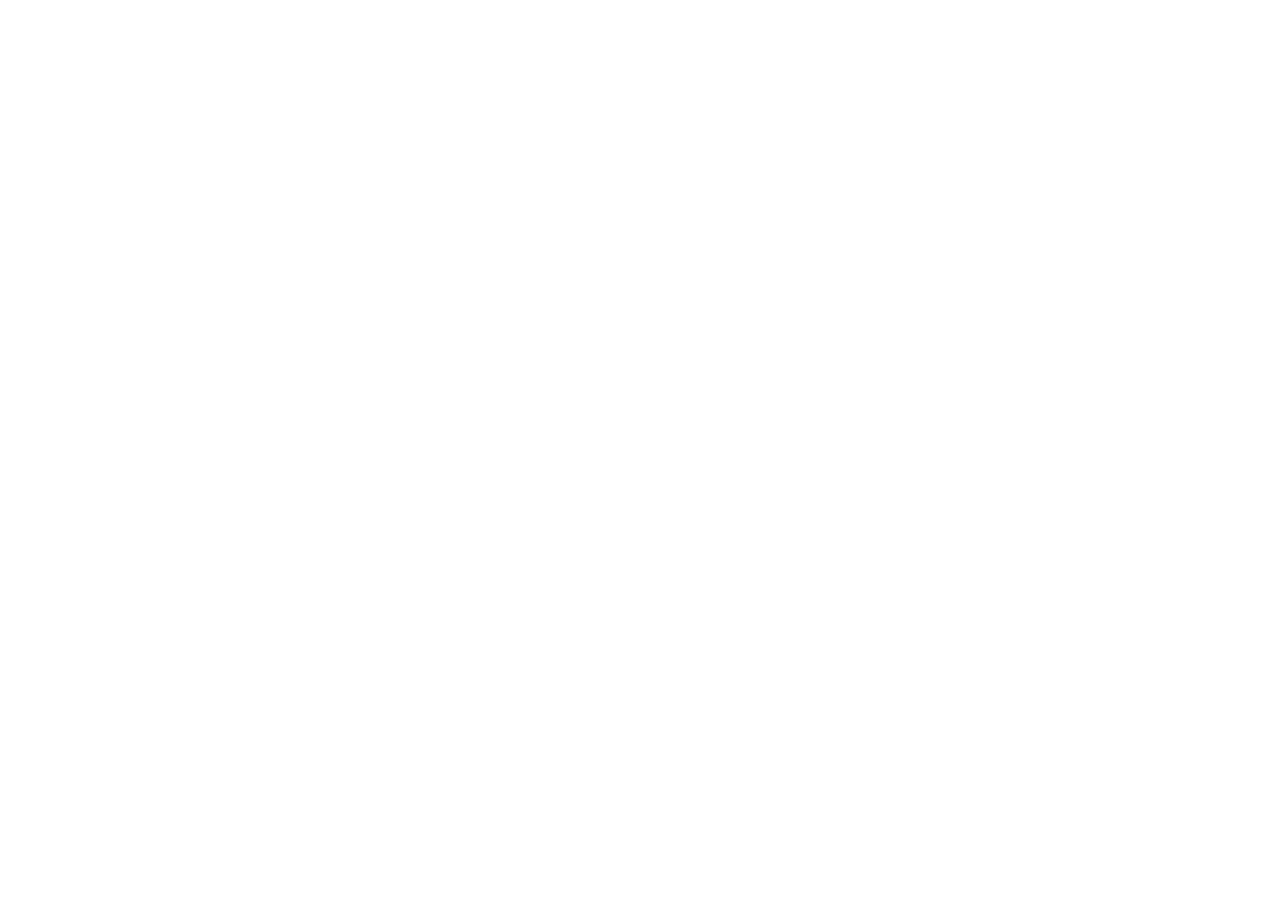
==== index.html @ 5007782c "feat : move files" ====
<!DOCTYPE html PUBLIC "-//W3C//DTD XHTML 1.0 Transitional//EN" "http://www.w3.org/TR/xhtml1/DTD/xhtml1-transitional.dtd">
<html xmlns="http://www.w3.org/1999/xhtml" lang="ko" xml:lang="ko">
<head>
<title>Jung Hyeryeon</title>
<link rel="shortcut icon" href="https://ytn.co.kr/img/comm/favicon.ico" type="image/x-icon">
<link rel="icon" href="https://ytn.co.kr/img/comm/favicon.ico" type="image/x-icon">
<meta http-equiv="X-UA-Compatible" content="IE=edge" />
<meta http-equiv="content-type" content="text/html;charset=UTF-8"/>
<meta name="viewport" content="width=device-width,initial-scale=1">
<meta name="format-detection" content="telephone=no">
<meta name="apple-mobile-web-app-capable" content="yes" />
<meta name='title' content='This is Jung Hyeryeon'/>
<meta name='description' content='정혜련'/>
<meta name='keywords' content=''/>
<link rel="stylesheet" type="text/css" href="css/jhr.css">
<script type="text/javascript" src="../js/jquery-3.5.1.min.js"></script>
<script type="text/javascript" src="../js/jquery.lazyloadxt.min.js"></script>
<script type="text/javascript" src="../js/ytn.js"></script>
</head>
<body>



</body>
</html>
---- css/jhr.css ----
@charset "UTF-8";
@import url(//spoqa.github.io/spoqa-han-sans/css/SpoqaHanSansNeo.css);
body,button,dd,dl,dt,fieldset,form,h1,h2,h3,h4,h5,h6,input,legend,li,ol,p,select,table,td,textarea,th,ul{margin:0;padding:0;font-weight:400}
body,button,input,select,table,textarea{font-family:'Spoqa Han Sans Neo', "Apple SD Gothic Neo", "애플 SD 산돌고딕 Neo", "Helvetica Neue", "Roboto",'Malgun Gothic','맑은 고딕','Dotum','돋움','Helvetica', 'sans-serif';}
button,input{border-radius:0;border:0;background:none}
button{cursor:pointer}
fieldset,img{border:0;vertical-align:top}
ol,ul{list-style:none}
address,em{font-style:normal}
a{text-decoration:none;color:inherit}
a:hover{text-decoration:underline}
iframe{overflow:hidden;margin:0;padding:0;border:0}
article,aside,details,figcaption,figure,footer,header,hgroup,menu,nav,section{display:block}
table{border-collapse:collapse;border-spacing:0}
strong{font-weight:400}
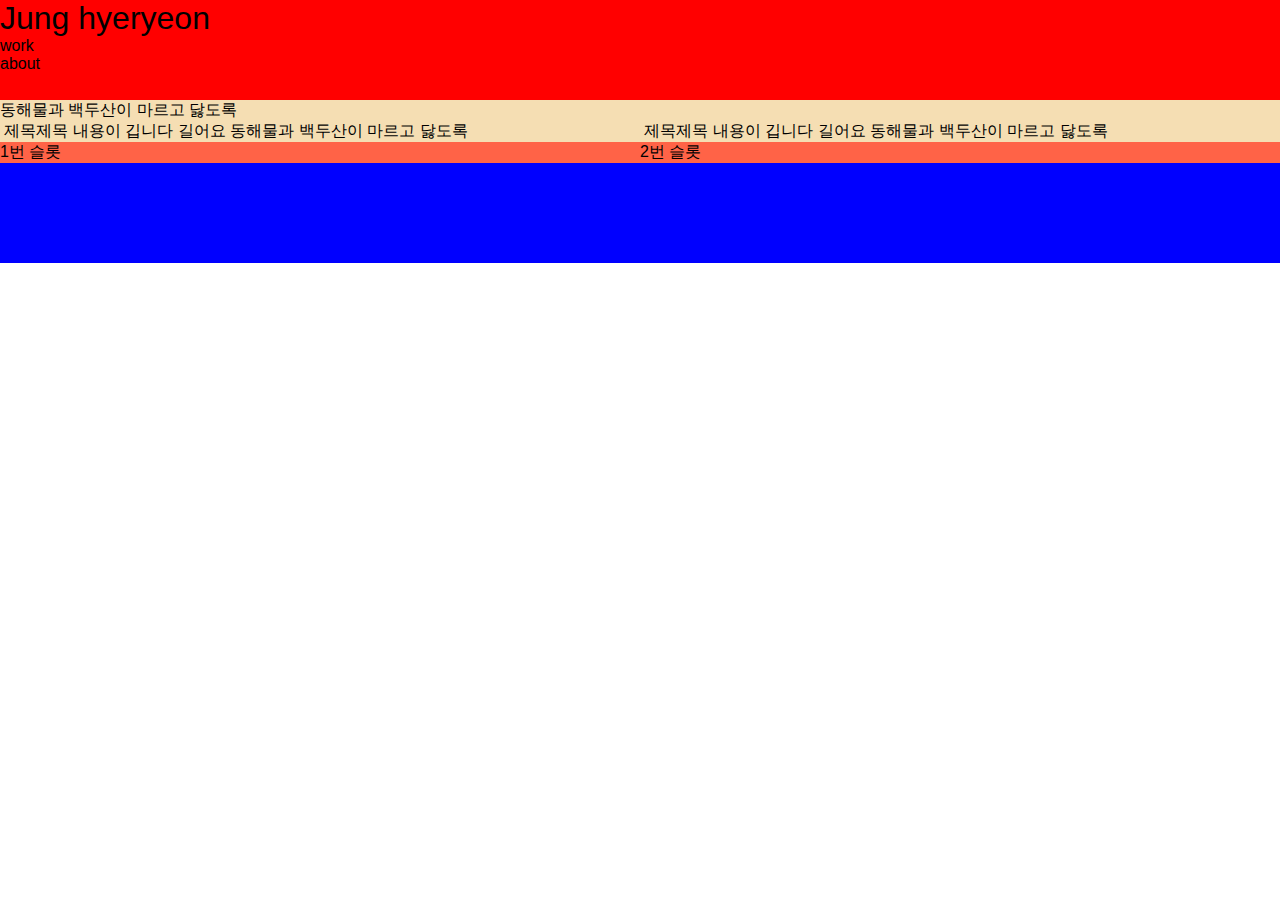
==== commit aae271b0: "feat : layout index" ====
--- a/index.html
+++ b/index.html
@@ -19,7 +19,49 @@
 </head>
 <body>
 
+<header class="head">
 
+    <h1>Jung hyeryeon</h1>
+    <ul>
+        <li><a href="">work</a></li>
+        <li><a href="">about</a></li>
+    </ul>
+
+</header>
+
+<div class="content">
+
+    <div>
+        동해물과 백두산이 마르고 닳도록
+    </div>
+
+
+    <ul class="slot">
+        <li>
+            <a href="">
+                <img src="https://content.surfit.io/thumbs/image/3x0A3/3AYrP/12228516305f432d6993ad4.jpg/cover-center-2x.webp" alt="">
+                <span>제목제목</span>
+                <span>내용이 깁니다 길어요 동해물과 백두산이 마르고 닳도록</span>
+            </a>
+        </li>
+        <li>
+            <a href="">
+                <img src="https://content.surfit.io/thumbs/image/3x0A3/3AYrP/12228516305f432d6993ad4.jpg/cover-center-2x.webp" alt="">
+                <span>제목제목</span>
+                <span>내용이 깁니다 길어요 동해물과 백두산이 마르고 닳도록</span>
+            </a>
+        </li>
+    </ul>
+    
+    <ul class="slot2">
+        <li><a href="">1번 슬롯</a></li>
+        <li><a href="">2번 슬롯</a></li>
+    </ul>
+
+</div>
+
+
+<footer class="foot"></footer>
 
 </body>
 </html>--- a/css/jhr.css
+++ b/css/jhr.css
@@ -13,3 +13,17 @@
 article,aside,details,figcaption,figure,footer,header,hgroup,menu,nav,section{display:block}
 table{border-collapse:collapse;border-spacing:0}
 strong{font-weight:400}
+
+.head{background-color: red;width: 100%;height: 100px;}
+.content{background-color: wheat;width: 100%;}
+.foot{background-color: blue;width: 100%;height: 100px;}
+
+
+
+.slot{font-size: 0;}
+.slot li{width: 50%;overflow: hidden;font-size: 16px;display: inline-block;}
+.slot li img{width: 100%;}
+
+.slot2{font-size: 0;}
+.slot2 li{background-color: tomato;}
+.slot2 li{width: 50%;overflow: hidden;font-size: 16px;display: inline-block;}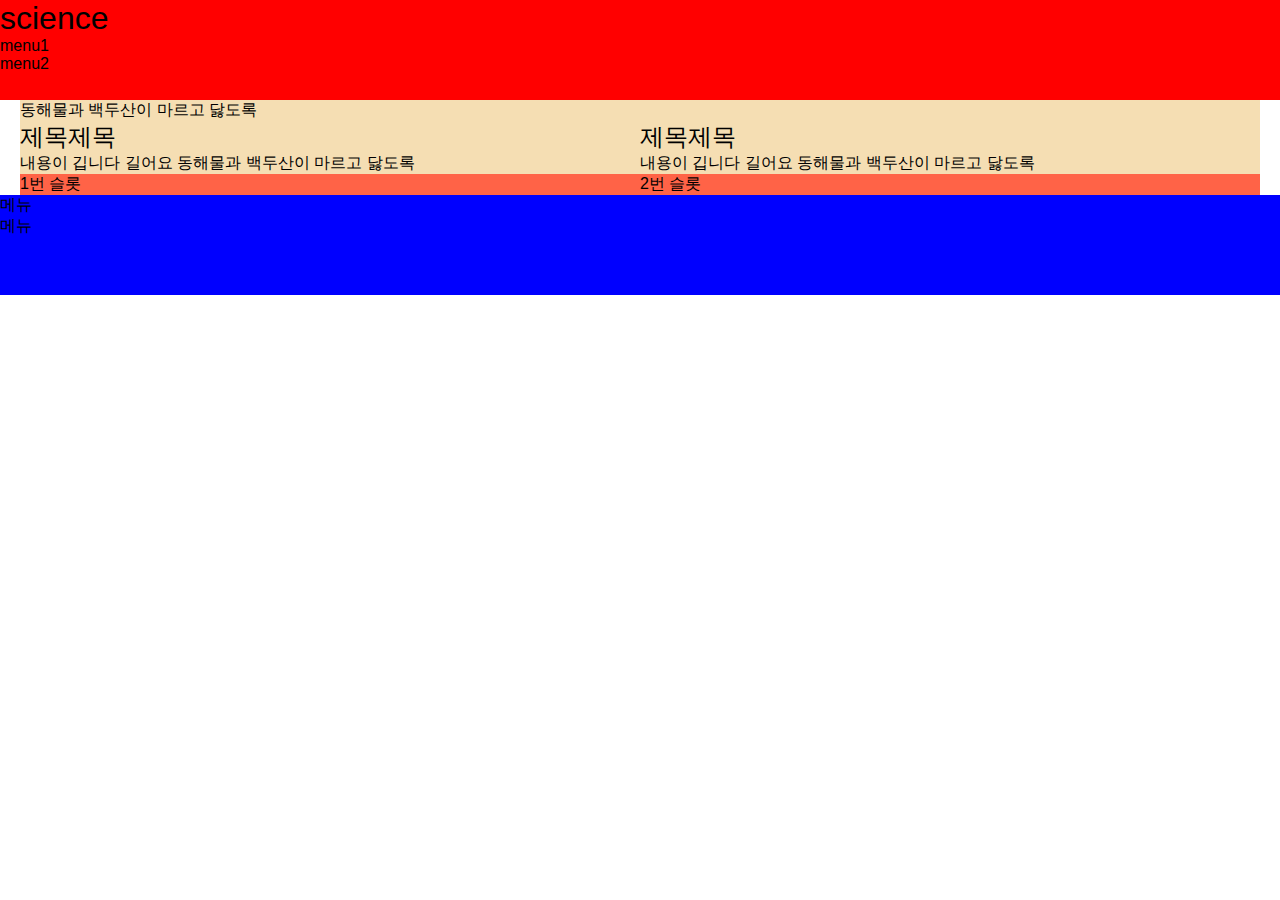
==== commit 5352efa4: "feat : layout" ====
--- a/index.html
+++ b/index.html
@@ -21,47 +21,47 @@
 
 <header class="head">
 
-    <h1>Jung hyeryeon</h1>
+    <h1>science</h1>
     <ul>
-        <li><a href="">work</a></li>
-        <li><a href="">about</a></li>
+        <li><a href="">menu1</a></li>
+        <li><a href="">menu2</a></li>
     </ul>
 
 </header>
-
-<div class="content">
-
-    <div>
-        동해물과 백두산이 마르고 닳도록
+<div class="wrap">
+    <div class="content">
+        <div>
+            동해물과 백두산이 마르고 닳도록
+        </div>
+        <ul class="slot">
+            <li>
+                <a href="">
+                    <img src="https://content.surfit.io/thumbs/image/3x0A3/3AYrP/12228516305f432d6993ad4.jpg/cover-center-2x.webp" alt="">
+                    <span class="title">제목제목</span>
+                    <span class="desc">내용이 깁니다 길어요 동해물과 백두산이 마르고 닳도록</span>
+                </a>
+            </li>
+            <li>
+                <a href="">
+                    <img src="https://content.surfit.io/thumbs/image/3x0A3/3AYrP/12228516305f432d6993ad4.jpg/cover-center-2x.webp" alt="">
+                    <span class="title">제목제목</span>
+                    <span class="desc">내용이 깁니다 길어요 동해물과 백두산이 마르고 닳도록</span>
+                </a>
+            </li>
+        </ul>
+        <ul class="slot2">
+            <li><a href="">1번 슬롯</a></li>
+            <li><a href="">2번 슬롯</a></li>
+        </ul>
     </div>
-
-
-    <ul class="slot">
-        <li>
-            <a href="">
-                <img src="https://content.surfit.io/thumbs/image/3x0A3/3AYrP/12228516305f432d6993ad4.jpg/cover-center-2x.webp" alt="">
-                <span>제목제목</span>
-                <span>내용이 깁니다 길어요 동해물과 백두산이 마르고 닳도록</span>
-            </a>
-        </li>
-        <li>
-            <a href="">
-                <img src="https://content.surfit.io/thumbs/image/3x0A3/3AYrP/12228516305f432d6993ad4.jpg/cover-center-2x.webp" alt="">
-                <span>제목제목</span>
-                <span>내용이 깁니다 길어요 동해물과 백두산이 마르고 닳도록</span>
-            </a>
-        </li>
-    </ul>
-    
-    <ul class="slot2">
-        <li><a href="">1번 슬롯</a></li>
-        <li><a href="">2번 슬롯</a></li>
-    </ul>
-
 </div>
 
-
-<footer class="foot"></footer>
+<footer class="foot">
+    <ul>
+        <li><a href="">메뉴</a></li>
+        <li><a href="">메뉴</a></li>
+    </ul>
+</footer>
 
 </body>
 </html>--- a/css/jhr.css
+++ b/css/jhr.css
@@ -15,15 +15,32 @@
 strong{font-weight:400}
 
 .head{background-color: red;width: 100%;height: 100px;}
+
 .content{background-color: wheat;width: 100%;}
 .foot{background-color: blue;width: 100%;height: 100px;}
 
 
 
 .slot{font-size: 0;}
-.slot li{width: 50%;overflow: hidden;font-size: 16px;display: inline-block;}
+.slot li{font-size: 16px;display: inline-block;}
 .slot li img{width: 100%;}
+.slot .title{display: block;font-size:24px;font-weight: 500;}
+.slot .desc{font-size: 16px;}
 
 .slot2{font-size: 0;}
 .slot2 li{background-color: tomato;}
-.slot2 li{width: 50%;overflow: hidden;font-size: 16px;display: inline-block;}+.slot2 li{width: 50%;overflow: hidden;font-size: 16px;display: inline-block;}
+
+
+@media all and (min-width:360px){
+    .wrap{margin: 0 auto;width: 100%;}
+    .slot li{width: 100%;}
+}
+@media all and (min-width:640px){
+    .wrap{margin: 0 auto;width:100%;}
+    .slot li{width: 50%;}
+}
+@media all and (min-width:1240px){
+    .wrap{margin: 0 auto;width: 1240px;}
+    .slot li{width:50%;}
+}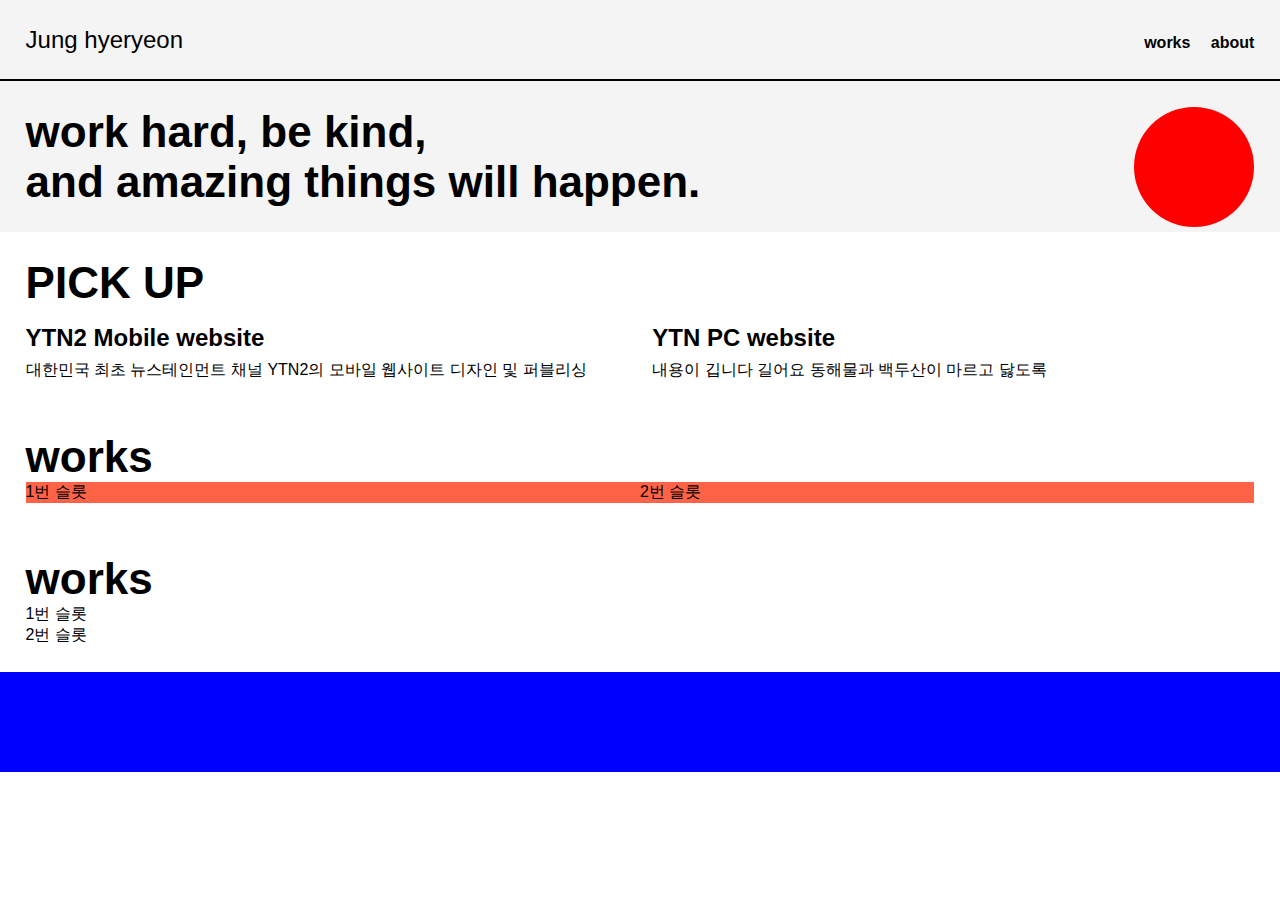
==== commit f41dc9e4: "feat" ====
--- a/index.html
+++ b/index.html
@@ -19,49 +19,84 @@
 </head>
 <body>
 
-<header class="head">
+<header class="head wrap">
 
-    <h1>science</h1>
+   <div> <h1>Jung hyeryeon</h1></div>
+   <div>
     <ul>
-        <li><a href="">menu1</a></li>
-        <li><a href="">menu2</a></li>
+        <li><a href="">works</a></li>
+        <li><a href="">about</a></li>
     </ul>
+   </div>
+
 
 </header>
-<div class="wrap">
-    <div class="content">
-        <div>
-            동해물과 백두산이 마르고 닳도록
+
+
+
+
+<div class="content">
+
+
+
+    <div class="top wrap">
+        <h2 class="top_txt">
+            work hard, be kind,<br>
+            and amazing things will happen.
+        </h2>
+        <div class="top_img_wrap">
+            <div class="top_img"></div>
         </div>
+    </div>
+    <div class="wrap">
+        <h3>PICK UP</h3>
         <ul class="slot">
+        
             <li>
                 <a href="">
                     <img src="https://content.surfit.io/thumbs/image/3x0A3/3AYrP/12228516305f432d6993ad4.jpg/cover-center-2x.webp" alt="">
-                    <span class="title">제목제목</span>
-                    <span class="desc">내용이 깁니다 길어요 동해물과 백두산이 마르고 닳도록</span>
+                    <span class="title">YTN2 Mobile website</span>
+                    <span>대한민국 최초 뉴스테인먼트 채널 YTN2의 모바일 웹사이트 디자인 및 퍼블리싱</span>
                 </a>
             </li>
             <li>
                 <a href="">
                     <img src="https://content.surfit.io/thumbs/image/3x0A3/3AYrP/12228516305f432d6993ad4.jpg/cover-center-2x.webp" alt="">
-                    <span class="title">제목제목</span>
-                    <span class="desc">내용이 깁니다 길어요 동해물과 백두산이 마르고 닳도록</span>
+                    <span class="title">YTN PC website</span>
+                    <span>내용이 깁니다 길어요 동해물과 백두산이 마르고 닳도록</span>
                 </a>
             </li>
         </ul>
+    </div>
+
+    <div class="wrap">
+ 
+        <h3>works</h3>
         <ul class="slot2">
             <li><a href="">1번 슬롯</a></li>
             <li><a href="">2번 슬롯</a></li>
-        </ul>
+        </ul>       
     </div>
+    
+
+    <div class="wrap">
+        <h3>works</h3>
+        <ul class="slot3">
+            <li><a href="">1번 슬롯</a></li>
+            <li><a href="">2번 슬롯</a></li>
+        </ul>  
+
+    </div>
+
+
+
 </div>
 
-<footer class="foot">
-    <ul>
-        <li><a href="">메뉴</a></li>
-        <li><a href="">메뉴</a></li>
-    </ul>
-</footer>
+
+
+
+
+<footer class="foot"></footer>
 
 </body>
 </html>--- a/css/jhr.css
+++ b/css/jhr.css
@@ -14,33 +14,38 @@
 table{border-collapse:collapse;border-spacing:0}
 strong{font-weight:400}
 
-.head{background-color: red;width: 100%;height: 100px;}
+.head{position: relative;border-bottom: 2px solid #000;background:#f4f4f4;text-align:left;font-size: 0;}
+.content{width: 100%;}
+.foot{background-color: blue;width: 100%;height: 100px;}
+.wrap{padding: 2%;}
 
-.content{background-color: wheat;width: 100%;}
-.foot{background-color: blue;width: 100%;height: 100px;}
+.head>div{width: 50%;display: inline-block;}
+.head>div:nth-child(1){text-align: left;}
+.head>div:nth-child(2){text-align: right;}
+.head h1{display: inline-block;position: relative;left: 0;text-align: left;font-weight: 300;font-size: 24px;}
+.head ul{display: inline-block;text-align: right;font-size: 16px;}
+.head ul li{display: inline-block;font-weight: 800;padding-left: 16px;}
 
 
+h2{font-size: 44px; font-weight:800;}
+h3{font-size: 44px;font-weight: 800;}
+
+.top{background:#f4f4f4;position: relative;}
+.top .top_txt{width: 90%;}
+.top .top_img_wrap{width: 10%;height:120px;position: absolute;top: 0;right: 0;margin:2%;text-align: right;}
+.top .top_img{
+    background: red;
+    height: 120px;width: 120px;top: 0;right: 0;display: inline-block;
+    border-radius: 60px;
+}
 
 .slot{font-size: 0;}
-.slot li{font-size: 16px;display: inline-block;}
+.slot li{width: 49%;overflow: hidden;font-size: 16px;display: inline-block;}
 .slot li img{width: 100%;}
-.slot .title{display: block;font-size:24px;font-weight: 500;}
-.slot .desc{font-size: 16px;}
+.slot li:nth-child(2n){padding-left: 2%;}
+.slot .title{display: block;font-size: 24px;font-weight: 800;padding-top: 16px;padding-bottom: 8px;}
+
 
 .slot2{font-size: 0;}
 .slot2 li{background-color: tomato;}
-.slot2 li{width: 50%;overflow: hidden;font-size: 16px;display: inline-block;}
-
-
-@media all and (min-width:360px){
-    .wrap{margin: 0 auto;width: 100%;}
-    .slot li{width: 100%;}
-}
-@media all and (min-width:640px){
-    .wrap{margin: 0 auto;width:100%;}
-    .slot li{width: 50%;}
-}
-@media all and (min-width:1240px){
-    .wrap{margin: 0 auto;width: 1240px;}
-    .slot li{width:50%;}
-}+.slot2 li{width: 50%;overflow: hidden;font-size: 16px;display: inline-block;}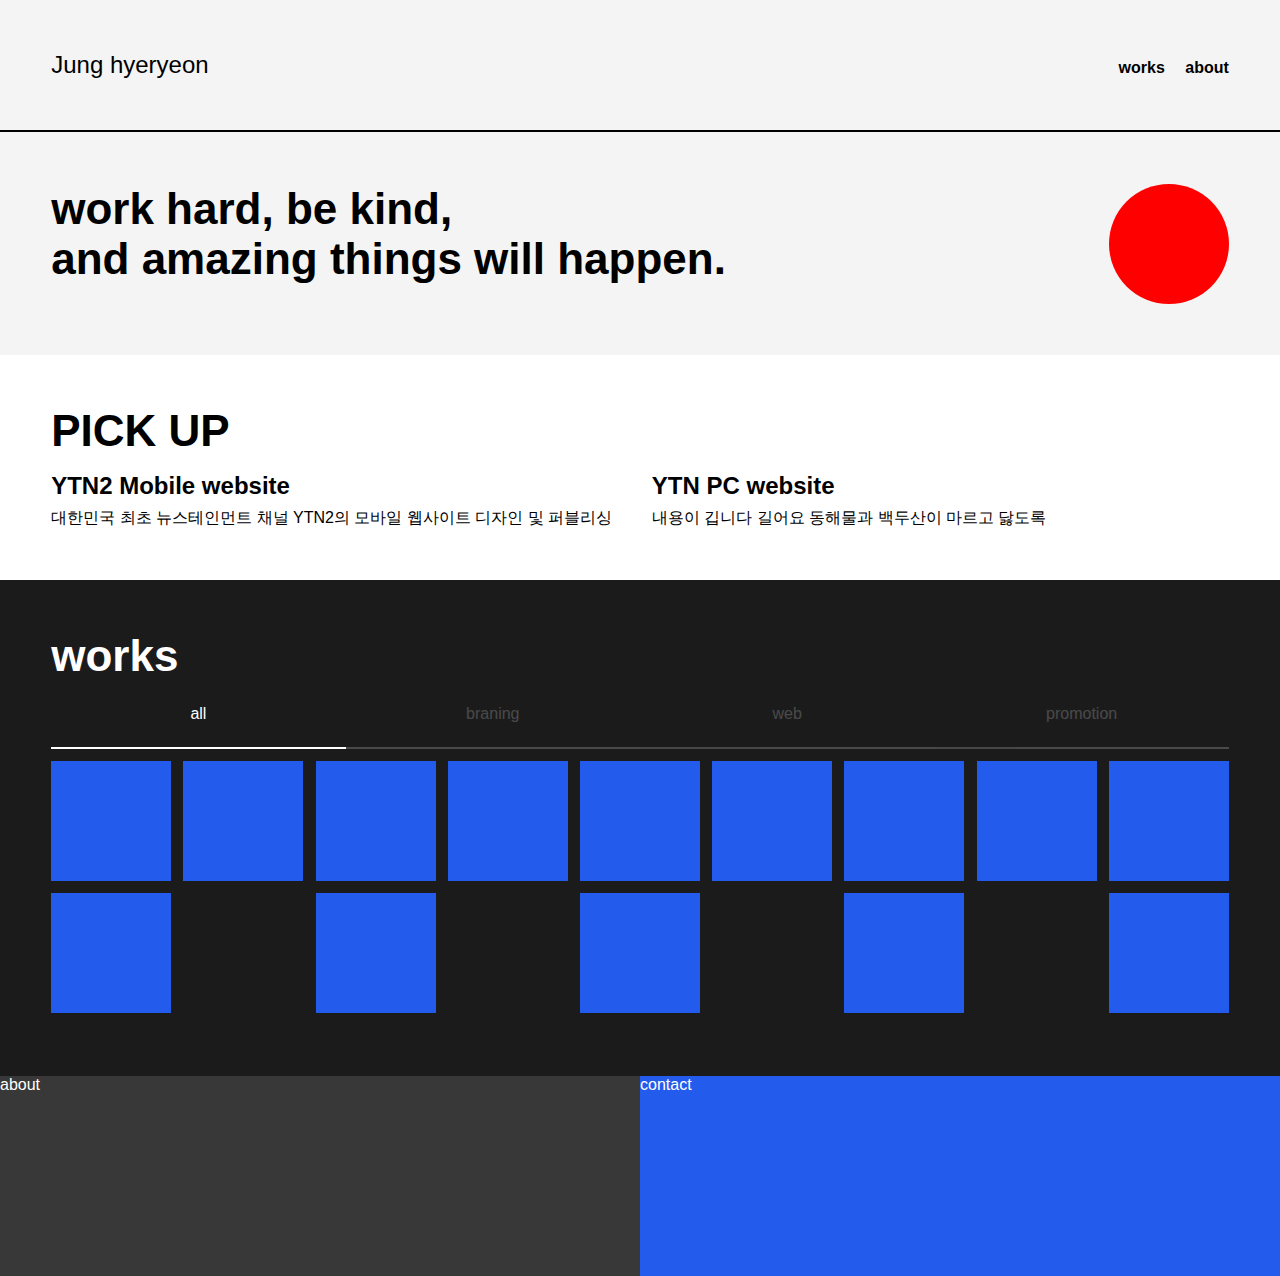
==== commit 103c21be: "feat" ====
--- a/index.html
+++ b/index.html
@@ -50,8 +50,7 @@
     </div>
     <div class="wrap">
         <h3>PICK UP</h3>
-        <ul class="slot">
-        
+        <ul class="slot_basic slot1">
             <li>
                 <a href="">
                     <img src="https://content.surfit.io/thumbs/image/3x0A3/3AYrP/12228516305f432d6993ad4.jpg/cover-center-2x.webp" alt="">
@@ -69,26 +68,33 @@
         </ul>
     </div>
 
-    <div class="wrap">
+    <div class="wrap" style="background: #1b1b1b;color: #fff;">
  
         <h3>works</h3>
-        <ul class="slot2">
+        <ul class="slot_basic slot2">
+            <li class="on"><a href="">all</a></li>
+            <li><a href="">braning</a></li>
+            <li><a href="">web</a></li>
+            <li><a href="">promotion</a></li>
+        </ul>
+        
+        <ul class="slot_basic slot3">
             <li><a href="">1번 슬롯</a></li>
             <li><a href="">2번 슬롯</a></li>
-        </ul>       
-    </div>
-    
-
-    <div class="wrap">
-        <h3>works</h3>
-        <ul class="slot3">
-            <li><a href="">1번 슬롯</a></li>
+            <li><a href="">2번 슬롯</a></li>
+            <li><a href="">2번 슬롯</a></li>
+            <li><a href="">2번 슬롯</a></li>
+            <li><a href="">2번 슬롯</a></li>
+            <li><a href="">2번 슬롯</a></li>
+            <li><a href="">2번 슬롯</a></li>
+            <li><a href="">2번 슬롯</a></li>
+            <li><a href="">2번 슬롯</a></li>
+            <li><a href="">2번 슬롯</a></li>
+            <li><a href="">2번 슬롯</a></li>
+            <li><a href="">2번 슬롯</a></li>
             <li><a href="">2번 슬롯</a></li>
         </ul>  
-
     </div>
-
-
 
 </div>
 
@@ -96,7 +102,12 @@
 
 
 
-<footer class="foot"></footer>
+<footer class="foot">
+<ul>
+    <li><a href="">about</a></li>
+    <li>contact</li>
+</ul>
+</footer>
 
 </body>
 </html>--- a/css/jhr.css
+++ b/css/jhr.css
@@ -16,8 +16,11 @@
 
 .head{position: relative;border-bottom: 2px solid #000;background:#f4f4f4;text-align:left;font-size: 0;}
 .content{width: 100%;}
-.foot{background-color: blue;width: 100%;height: 100px;}
-.wrap{padding: 2%;}
+.foot{width: 100%;}
+.wrap{padding: 4%;}
+.slot_basic{font-size: 0;display: flex;flex-wrap: wrap;justify-content: space-between;vertical-align: top;}
+
+
 
 .head>div{width: 50%;display: inline-block;}
 .head>div:nth-child(1){text-align: left;}
@@ -30,22 +33,34 @@
 h2{font-size: 44px; font-weight:800;}
 h3{font-size: 44px;font-weight: 800;}
 
-.top{background:#f4f4f4;position: relative;}
-.top .top_txt{width: 90%;}
-.top .top_img_wrap{width: 10%;height:120px;position: absolute;top: 0;right: 0;margin:2%;text-align: right;}
+.top{background:#f4f4f4;position: relative;display: flex;justify-content: space-between}
+.top .top_txt{width: 60%;}
+.top .top_img_wrap{width: 10%;height:120px;}
 .top .top_img{
     background: red;
     height: 120px;width: 120px;top: 0;right: 0;display: inline-block;
-    border-radius: 60px;
+    border-radius: 60px;float: right;
 }
 
-.slot{font-size: 0;}
-.slot li{width: 49%;overflow: hidden;font-size: 16px;display: inline-block;}
-.slot li img{width: 100%;}
-.slot li:nth-child(2n){padding-left: 2%;}
-.slot .title{display: block;font-size: 24px;font-weight: 800;padding-top: 16px;padding-bottom: 8px;}
+.slot1{font-size: 0;}
+.slot1 li{width: 49%;overflow: hidden;font-size: 16px;display: inline-block;}
+.slot1 li img{width: 100%;}
+.slot1 .title{display: block;font-size: 24px;font-weight: 800;padding-top: 16px;padding-bottom: 8px;}
+
+.slot2{margin-bottom: 1%;}
+.slot2 li{color: #fff;opacity: .2;}
+.slot2 li{width: 25%;font-size: 16px;text-align: center;}
+.slot2 li.on{opacity: 1;}
+.slot2 li:hover{opacity: .4;}
+.slot2 li a{width: 100%;border-bottom: 2px solid #fff;display: inline-block;padding: 24px 0;}
+.slot2 li a:hover{text-decoration: none;}
+
+.slot3{font-size: 0;display: flex;flex-wrap: wrap;justify-content: space-between;}
+.slot3 li{width: 120px;height: 120px;background-color: #235BED;margin-bottom: 1%;}
 
 
-.slot2{font-size: 0;}
-.slot2 li{background-color: tomato;}
-.slot2 li{width: 50%;overflow: hidden;font-size: 16px;display: inline-block;}+.foot ul{display: flex;color: #fff;}
+.foot ul li{width:50%;height: 200px;}
+.foot ul li a{display: inline-block;width: 100%;height: 100%;}
+.foot ul li:nth-child(1){background:#383838 ;}
+.foot ul li:nth-child(2){background:#235BED ;}